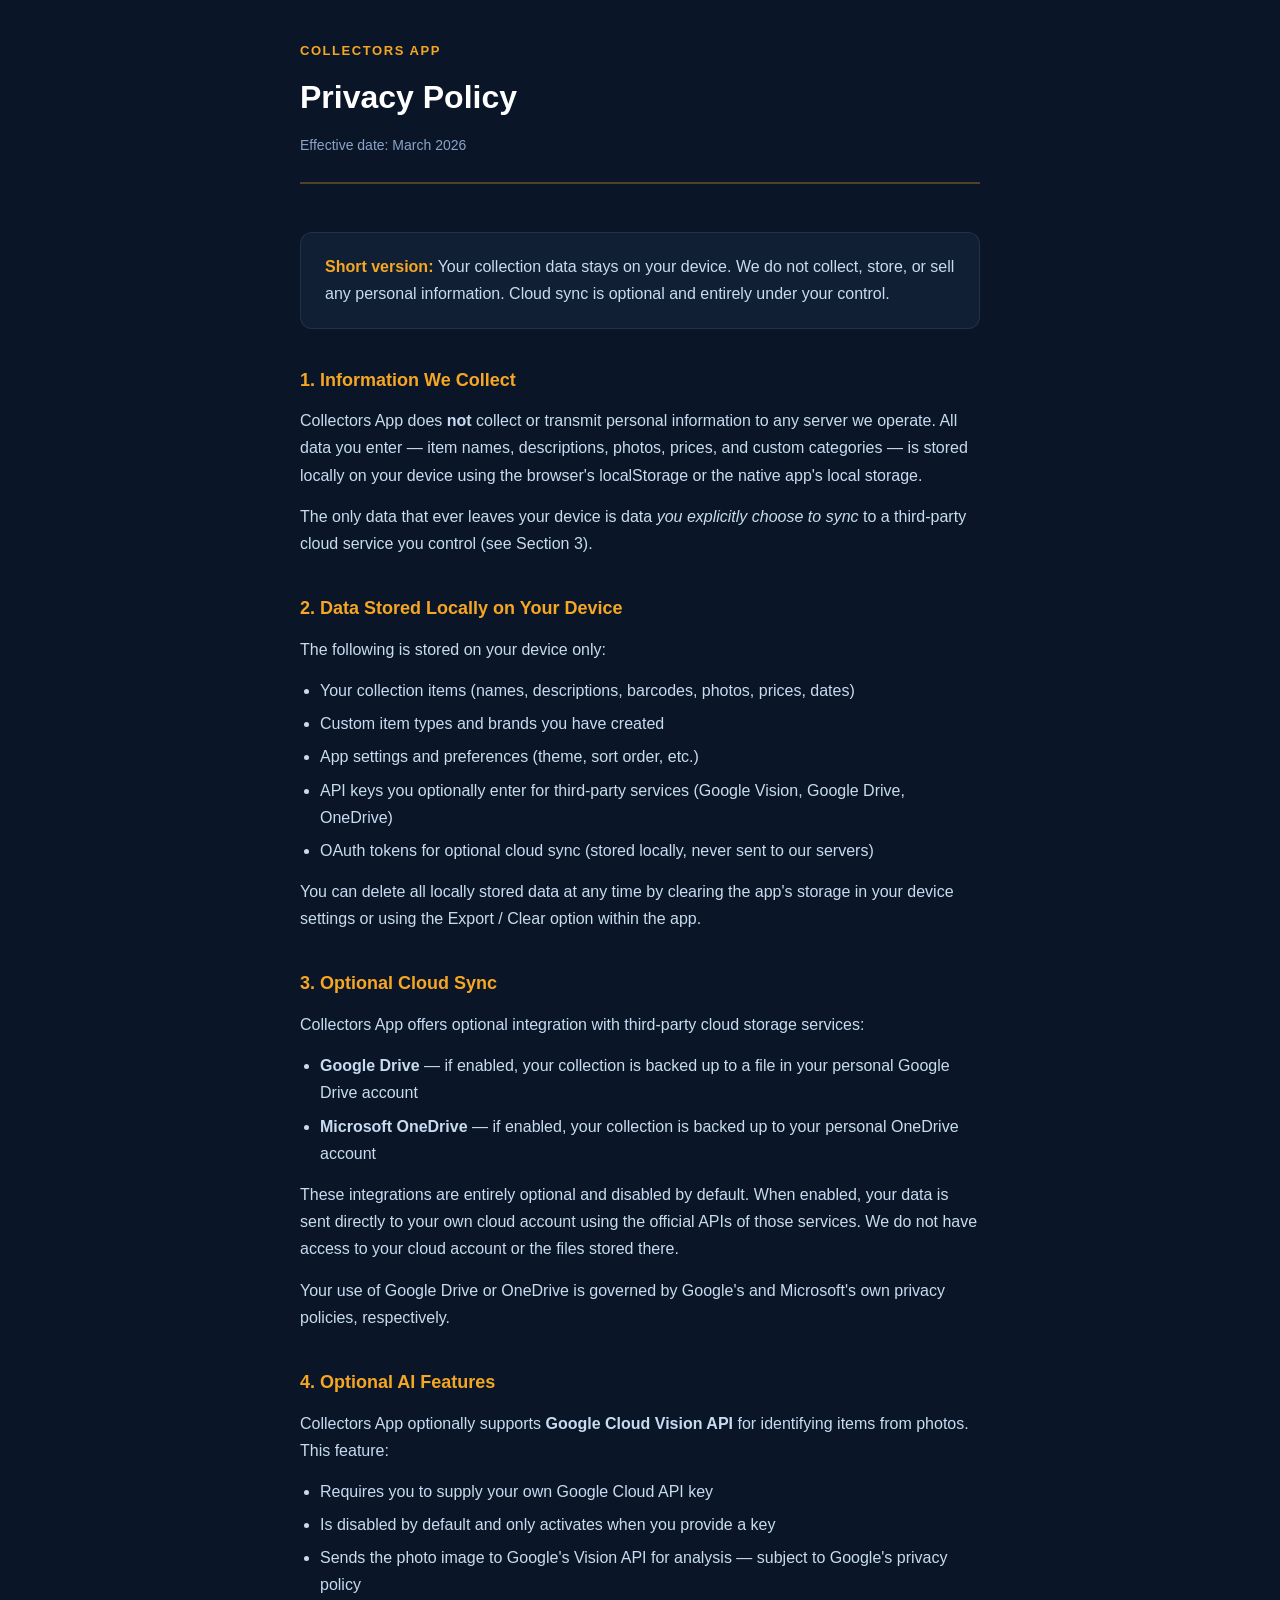
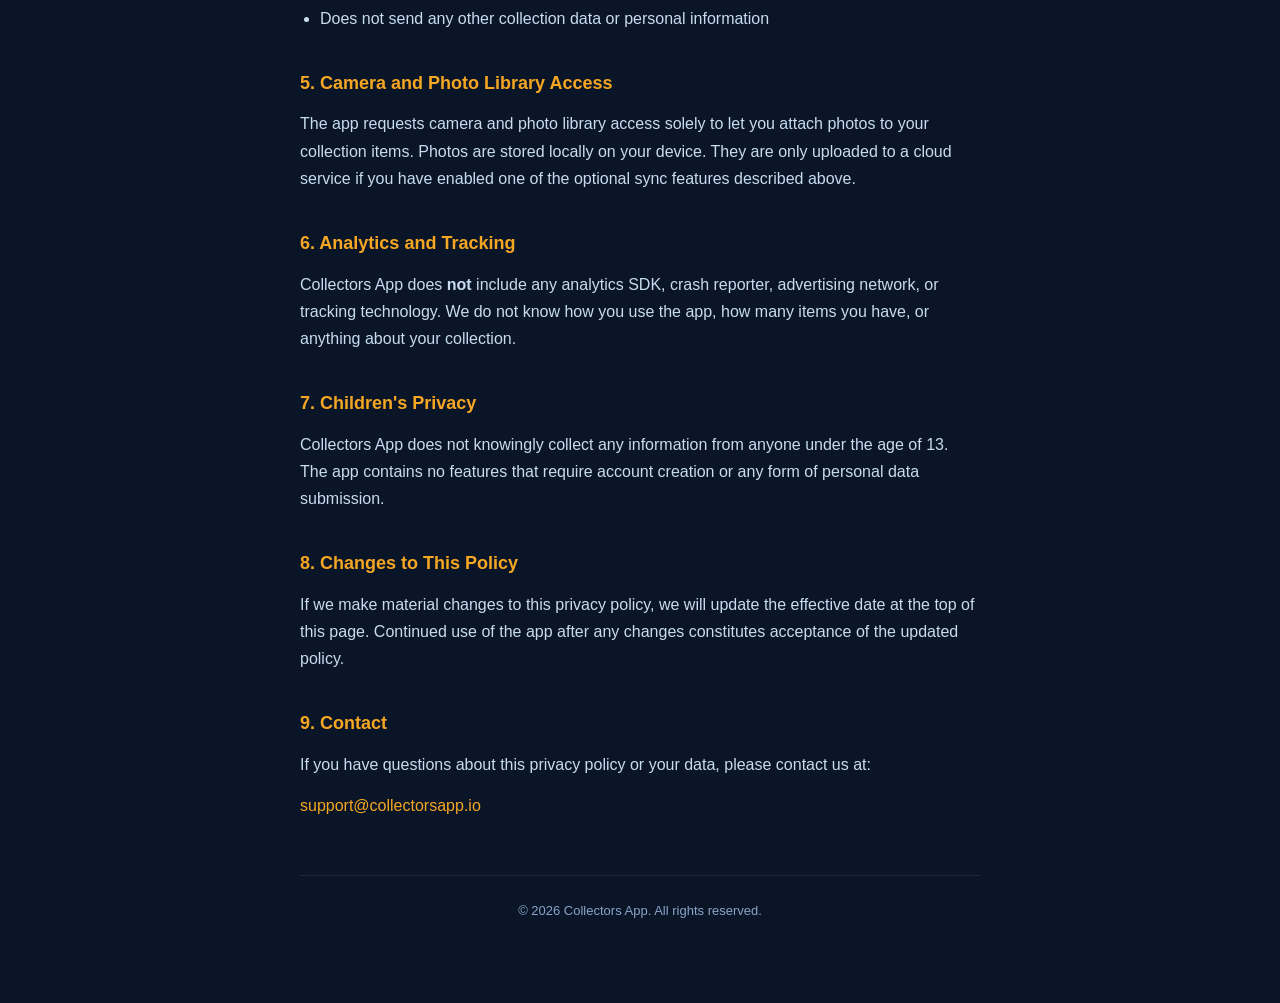
==== index.html @ fc7d4dc9 "Add privacy policy" ====
<!DOCTYPE html>
<html lang="en">
<head>
    <meta charset="UTF-8">
    <meta name="viewport" content="width=device-width, initial-scale=1.0">
    <title>Privacy Policy — Collectors App</title>
    <style>
        * { margin: 0; padding: 0; box-sizing: border-box; }

        body {
            font-family: -apple-system, BlinkMacSystemFont, 'Segoe UI', Roboto, sans-serif;
            background: #0A1628;
            color: #D4E4F7;
            line-height: 1.7;
            padding: 40px 20px 80px;
        }

        .container {
            max-width: 680px;
            margin: 0 auto;
        }

        header {
            margin-bottom: 48px;
            padding-bottom: 24px;
            border-bottom: 2px solid rgba(245,166,35,0.3);
        }

        .app-name {
            font-size: 13px;
            text-transform: uppercase;
            letter-spacing: 0.12em;
            color: #F5A623;
            font-weight: 600;
            margin-bottom: 8px;
        }

        h1 {
            font-size: 32px;
            font-weight: 700;
            color: #FFFFFF;
            margin-bottom: 10px;
        }

        .effective-date {
            font-size: 14px;
            color: #8BA3C7;
        }

        h2 {
            font-size: 18px;
            font-weight: 600;
            color: #F5A623;
            margin: 36px 0 12px;
        }

        p {
            margin-bottom: 14px;
            color: #C8DBF0;
        }

        ul {
            margin: 0 0 14px 20px;
            color: #C8DBF0;
        }

        ul li {
            margin-bottom: 6px;
        }

        .card {
            background: #111F35;
            border: 1px solid rgba(255,255,255,0.08);
            border-radius: 12px;
            padding: 20px 24px;
            margin: 24px 0;
        }

        .card p { margin-bottom: 0; }

        .highlight {
            color: #F5A623;
            font-weight: 600;
        }

        a {
            color: #F5A623;
            text-decoration: none;
        }

        a:hover { text-decoration: underline; }

        footer {
            margin-top: 56px;
            padding-top: 24px;
            border-top: 1px solid rgba(255,255,255,0.08);
            font-size: 13px;
            color: #8BA3C7;
            text-align: center;
        }
    </style>
</head>
<body>
<div class="container">

    <header>
        <div class="app-name">Collectors App</div>
        <h1>Privacy Policy</h1>
        <div class="effective-date">Effective date: March 2026</div>
    </header>

    <div class="card">
        <p><span class="highlight">Short version:</span> Your collection data stays on your device. We do not collect, store, or sell any personal information. Cloud sync is optional and entirely under your control.</p>
    </div>

    <h2>1. Information We Collect</h2>
    <p>Collectors App does <strong>not</strong> collect or transmit personal information to any server we operate. All data you enter — item names, descriptions, photos, prices, and custom categories — is stored locally on your device using the browser's localStorage or the native app's local storage.</p>
    <p>The only data that ever leaves your device is data <em>you explicitly choose to sync</em> to a third-party cloud service you control (see Section 3).</p>

    <h2>2. Data Stored Locally on Your Device</h2>
    <p>The following is stored on your device only:</p>
    <ul>
        <li>Your collection items (names, descriptions, barcodes, photos, prices, dates)</li>
        <li>Custom item types and brands you have created</li>
        <li>App settings and preferences (theme, sort order, etc.)</li>
        <li>API keys you optionally enter for third-party services (Google Vision, Google Drive, OneDrive)</li>
        <li>OAuth tokens for optional cloud sync (stored locally, never sent to our servers)</li>
    </ul>
    <p>You can delete all locally stored data at any time by clearing the app's storage in your device settings or using the Export / Clear option within the app.</p>

    <h2>3. Optional Cloud Sync</h2>
    <p>Collectors App offers optional integration with third-party cloud storage services:</p>
    <ul>
        <li><strong>Google Drive</strong> — if enabled, your collection is backed up to a file in your personal Google Drive account</li>
        <li><strong>Microsoft OneDrive</strong> — if enabled, your collection is backed up to your personal OneDrive account</li>
    </ul>
    <p>These integrations are entirely optional and disabled by default. When enabled, your data is sent directly to your own cloud account using the official APIs of those services. We do not have access to your cloud account or the files stored there.</p>
    <p>Your use of Google Drive or OneDrive is governed by Google's and Microsoft's own privacy policies, respectively.</p>

    <h2>4. Optional AI Features</h2>
    <p>Collectors App optionally supports <strong>Google Cloud Vision API</strong> for identifying items from photos. This feature:</p>
    <ul>
        <li>Requires you to supply your own Google Cloud API key</li>
        <li>Is disabled by default and only activates when you provide a key</li>
        <li>Sends the photo image to Google's Vision API for analysis — subject to Google's privacy policy</li>
        <li>Does not send any other collection data or personal information</li>
    </ul>

    <h2>5. Camera and Photo Library Access</h2>
    <p>The app requests camera and photo library access solely to let you attach photos to your collection items. Photos are stored locally on your device. They are only uploaded to a cloud service if you have enabled one of the optional sync features described above.</p>

    <h2>6. Analytics and Tracking</h2>
    <p>Collectors App does <strong>not</strong> include any analytics SDK, crash reporter, advertising network, or tracking technology. We do not know how you use the app, how many items you have, or anything about your collection.</p>

    <h2>7. Children's Privacy</h2>
    <p>Collectors App does not knowingly collect any information from anyone under the age of 13. The app contains no features that require account creation or any form of personal data submission.</p>

    <h2>8. Changes to This Policy</h2>
    <p>If we make material changes to this privacy policy, we will update the effective date at the top of this page. Continued use of the app after any changes constitutes acceptance of the updated policy.</p>

    <h2>9. Contact</h2>
    <p>If you have questions about this privacy policy or your data, please contact us at:</p>
    <p><a href="mailto:support@collectorsapp.io">support@collectorsapp.io</a></p>

    <footer>
        &copy; 2026 Collectors App. All rights reserved.
    </footer>

</div>
</body>
</html>
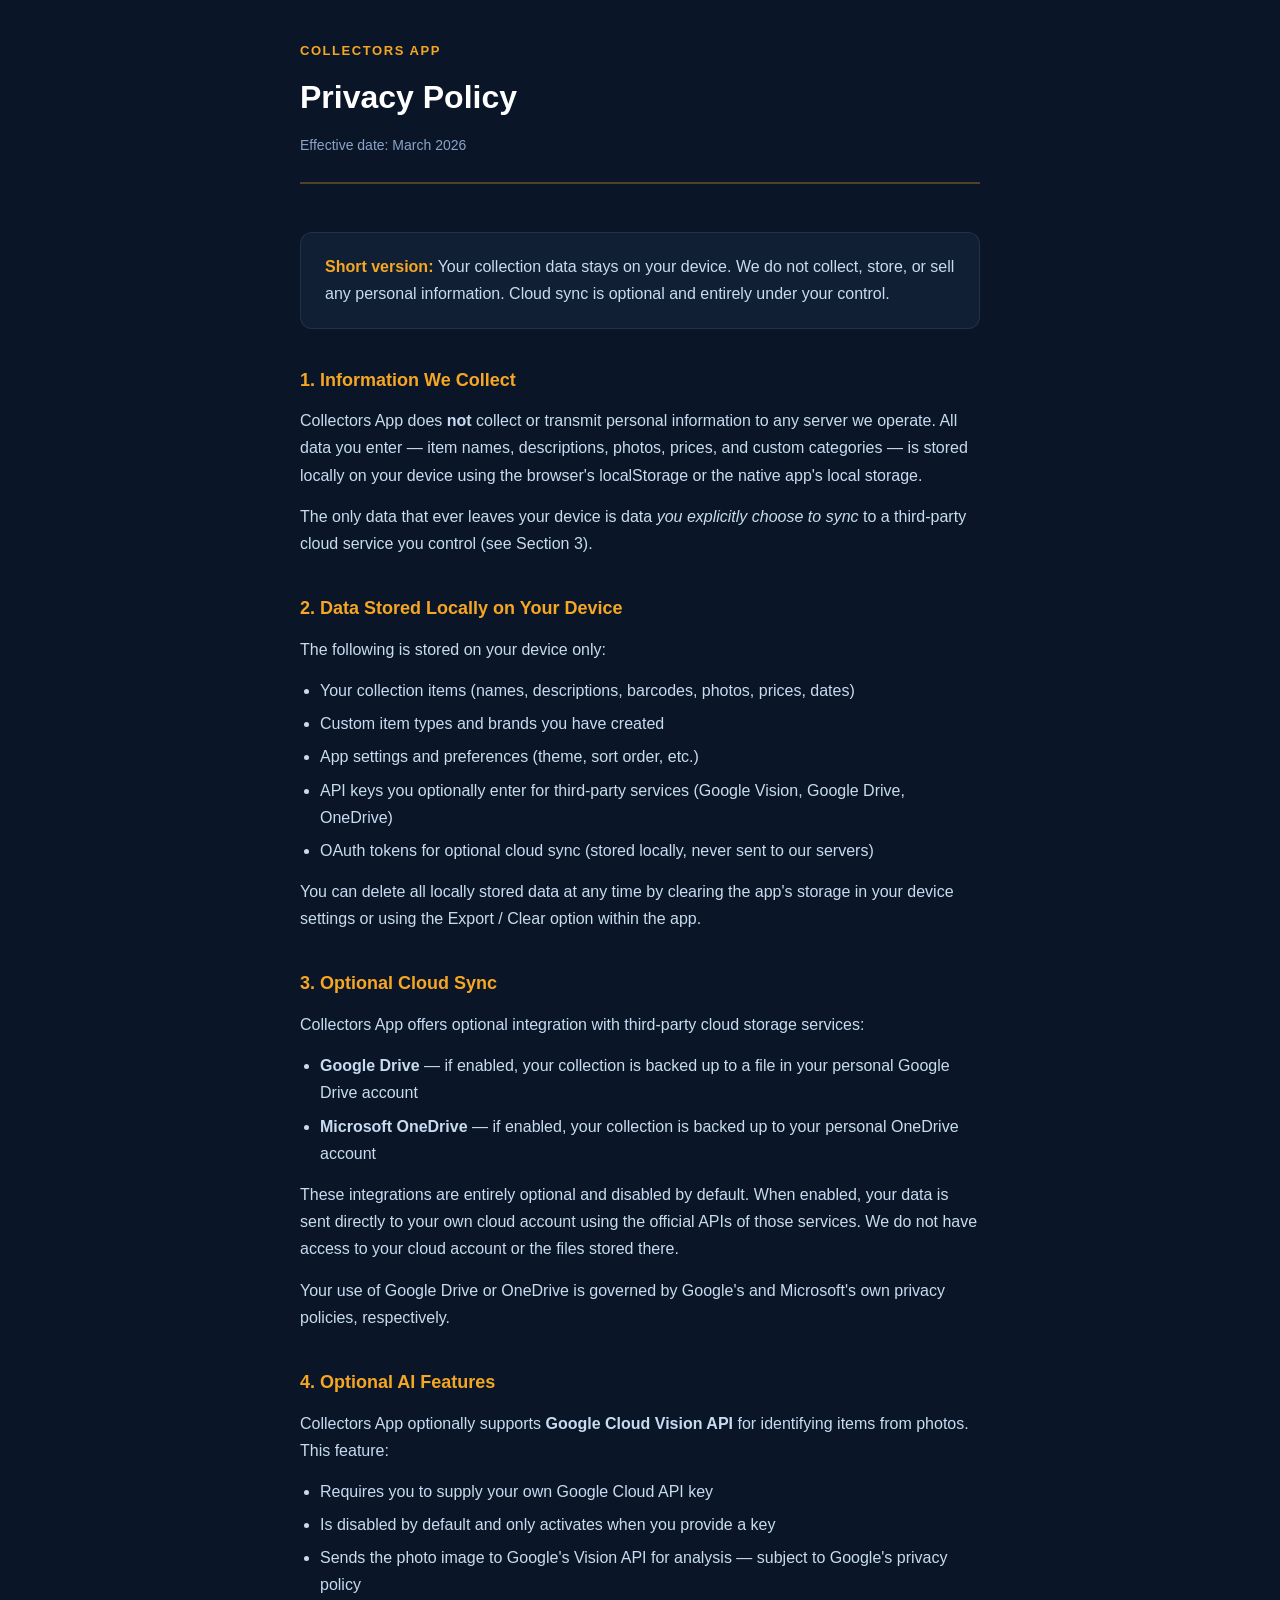
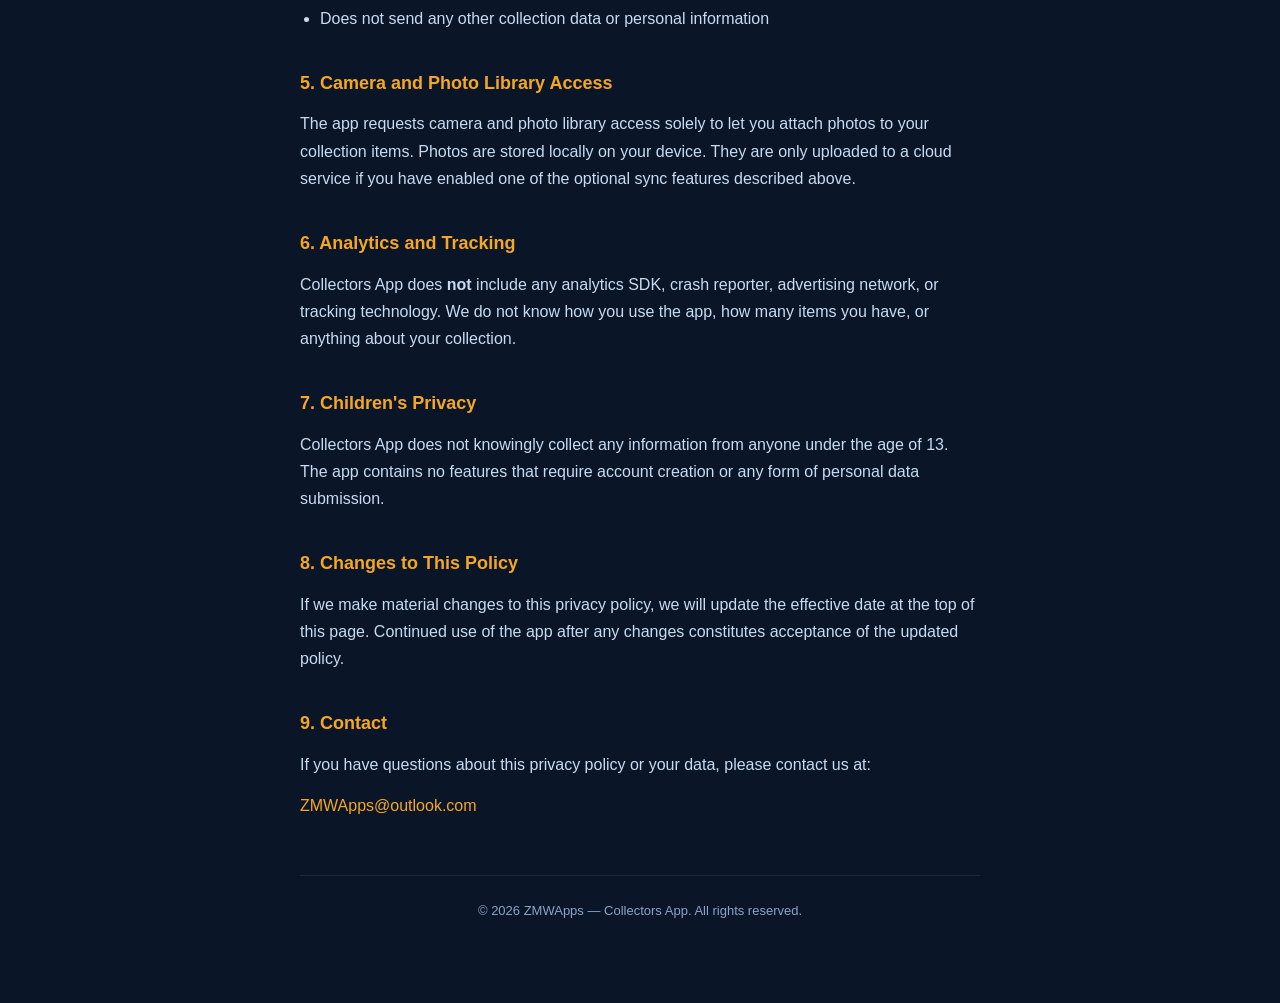
==== commit 68799b6b: "Update contact email to ZMWApps@outlook.com" ====
--- a/index.html
+++ b/index.html
@@ -160,10 +160,10 @@
 
     <h2>9. Contact</h2>
     <p>If you have questions about this privacy policy or your data, please contact us at:</p>
-    <p><a href="mailto:support@collectorsapp.io">support@collectorsapp.io</a></p>
+    <p><a href="mailto:ZMWApps@outlook.com">ZMWApps@outlook.com</a></p>
 
     <footer>
-        &copy; 2026 Collectors App. All rights reserved.
+        &copy; 2026 ZMWApps &mdash; Collectors App. All rights reserved.
     </footer>
 
 </div>
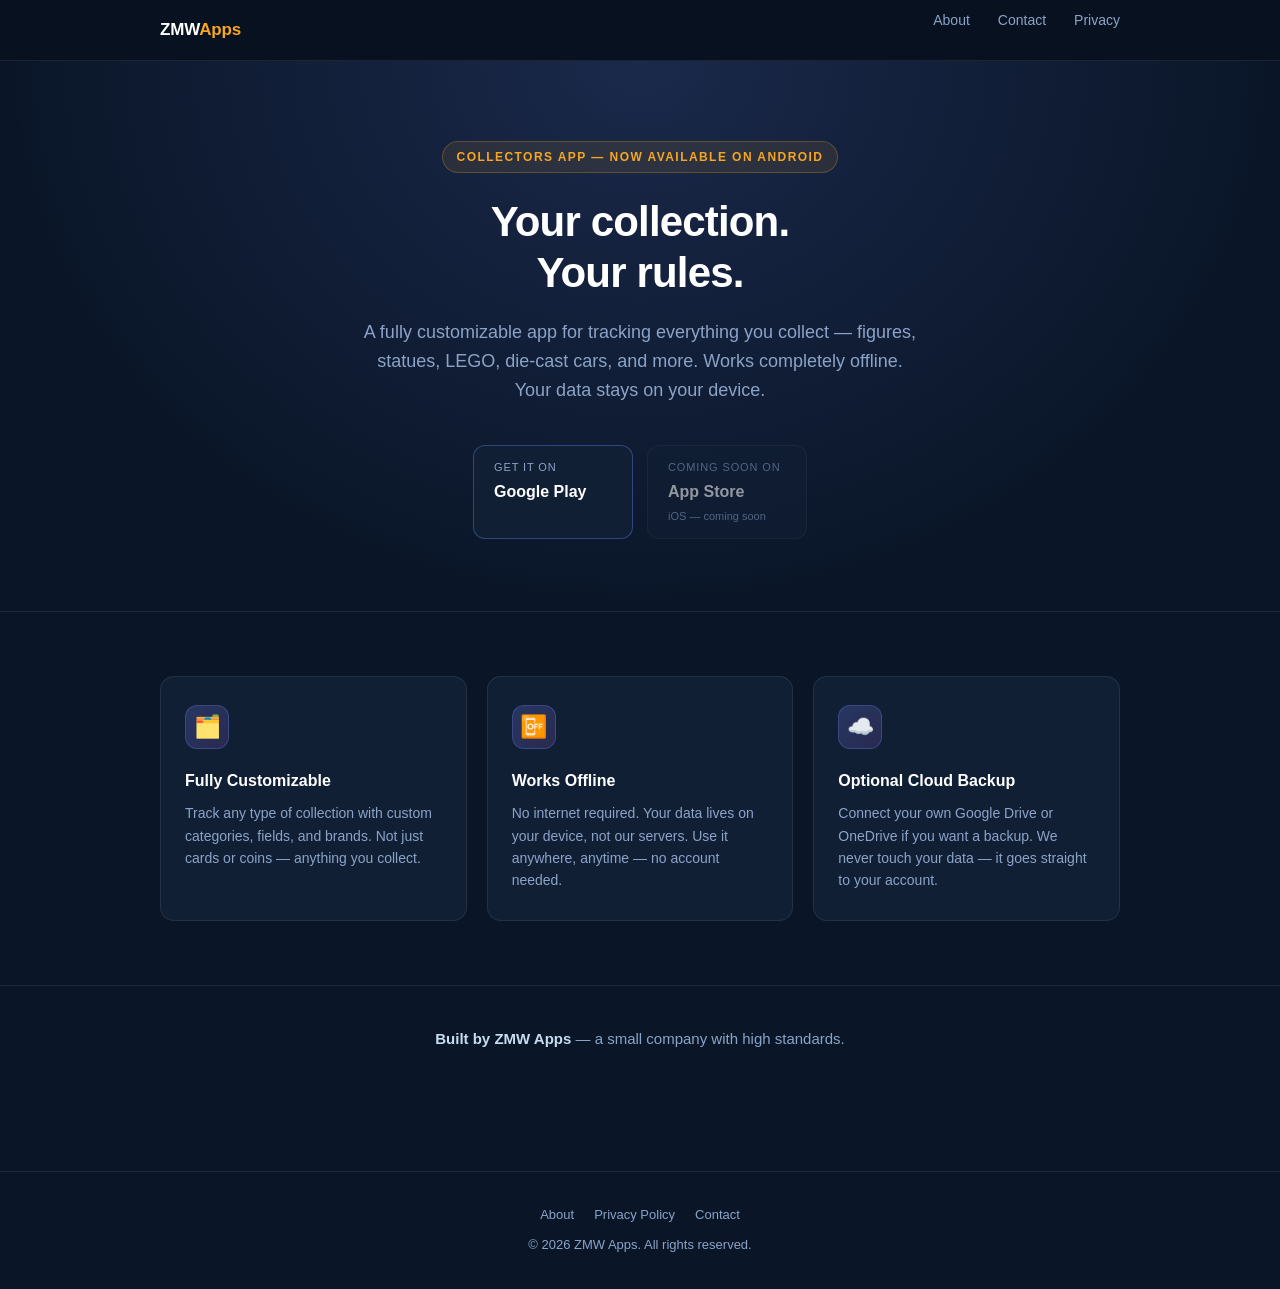
==== commit f6697800: "feat: replace index with homepage" ====
--- a/index.html
+++ b/index.html
@@ -3,169 +3,227 @@
 <head>
     <meta charset="UTF-8">
     <meta name="viewport" content="width=device-width, initial-scale=1.0">
-    <title>Privacy Policy — Collectors App</title>
+    <title>ZMW Apps — Clean tools for everyday people</title>
+    <meta name="description" content="ZMW Apps builds clean, practical tools. Collectors is our first app — a fully customizable collection tracker that works completely offline.">
+    <link rel="stylesheet" href="style.css">
     <style>
-        * { margin: 0; padding: 0; box-sizing: border-box; }
-
-        body {
-            font-family: -apple-system, BlinkMacSystemFont, 'Segoe UI', Roboto, sans-serif;
-            background: #0A1628;
-            color: #D4E4F7;
-            line-height: 1.7;
-            padding: 40px 20px 80px;
-        }
-
-        .container {
-            max-width: 680px;
-            margin: 0 auto;
-        }
-
-        header {
-            margin-bottom: 48px;
-            padding-bottom: 24px;
-            border-bottom: 2px solid rgba(245,166,35,0.3);
-        }
-
-        .app-name {
-            font-size: 13px;
+        /* ── Hero ── */
+        .hero {
+            padding: 80px 24px 72px;
+            text-align: center;
+            background: radial-gradient(ellipse at 50% 0%, rgba(102,126,234,0.18) 0%, transparent 70%);
+        }
+
+        .hero-eyebrow {
+            display: inline-block;
+            font-size: 12px;
+            font-weight: 700;
             text-transform: uppercase;
             letter-spacing: 0.12em;
-            color: #F5A623;
-            font-weight: 600;
+            color: var(--accent);
+            background: rgba(245,166,35,0.1);
+            border: 1px solid rgba(245,166,35,0.25);
+            border-radius: 20px;
+            padding: 5px 14px;
+            margin-bottom: 24px;
+        }
+
+        .hero h1 { margin-bottom: 20px; }
+
+        .hero-sub {
+            font-size: 18px;
+            color: var(--muted);
+            max-width: 560px;
+            margin: 0 auto 40px;
+            line-height: 1.6;
+        }
+
+        .hero-buttons {
+            display: flex;
+            gap: 14px;
+            justify-content: center;
+            flex-wrap: wrap;
+        }
+
+        .btn-store {
+            display: inline-flex;
+            flex-direction: column;
+            align-items: flex-start;
+            padding: 12px 20px;
+            border-radius: 12px;
+            text-decoration: none;
+            transition: opacity 0.15s, transform 0.1s;
+            min-width: 160px;
+        }
+
+        .btn-store:hover { opacity: 0.85; transform: translateY(-2px); text-decoration: none; }
+
+        .btn-store-play {
+            background: var(--bg-card);
+            border: 1.5px solid rgba(102,126,234,0.4);
+        }
+
+        .btn-store-apple {
+            background: var(--bg-card);
+            border: 1.5px solid var(--border);
+            opacity: 0.55;
+            cursor: default;
+        }
+
+        .btn-store-apple:hover { opacity: 0.55; transform: none; }
+
+        .btn-store-label {
+            font-size: 11px;
+            color: var(--muted);
+            text-transform: uppercase;
+            letter-spacing: 0.08em;
+            margin-bottom: 2px;
+        }
+
+        .btn-store-name {
+            font-size: 16px;
+            font-weight: 700;
+            color: var(--bright);
+        }
+
+        .btn-store-soon {
+            font-size: 11px;
+            color: var(--muted);
+            margin-top: 2px;
+        }
+
+        /* ── Features ── */
+        .features {
+            padding: 64px 24px;
+            border-top: 1px solid var(--border);
+        }
+
+        .features-grid {
+            max-width: 960px;
+            margin: 0 auto;
+            display: grid;
+            grid-template-columns: repeat(3, 1fr);
+            gap: 20px;
+        }
+
+        .feature-card {
+            background: var(--bg-card);
+            border: 1px solid var(--border);
+            border-radius: 14px;
+            padding: 28px 24px;
+        }
+
+        .feature-icon {
+            width: 44px;
+            height: 44px;
+            border-radius: 12px;
+            background: linear-gradient(135deg, rgba(102,126,234,0.25), rgba(118,75,162,0.25));
+            border: 1px solid rgba(102,126,234,0.3);
+            display: flex;
+            align-items: center;
+            justify-content: center;
+            font-size: 22px;
+            margin-bottom: 18px;
+        }
+
+        .feature-card h3 {
+            font-size: 16px;
+            font-weight: 700;
+            color: var(--bright);
             margin-bottom: 8px;
         }
 
-        h1 {
-            font-size: 32px;
-            font-weight: 700;
-            color: #FFFFFF;
-            margin-bottom: 10px;
-        }
-
-        .effective-date {
+        .feature-card p {
             font-size: 14px;
-            color: #8BA3C7;
-        }
-
-        h2 {
-            font-size: 18px;
-            font-weight: 600;
-            color: #F5A623;
-            margin: 36px 0 12px;
-        }
-
-        p {
-            margin-bottom: 14px;
-            color: #C8DBF0;
-        }
-
-        ul {
-            margin: 0 0 14px 20px;
-            color: #C8DBF0;
-        }
-
-        ul li {
-            margin-bottom: 6px;
-        }
-
-        .card {
-            background: #111F35;
-            border: 1px solid rgba(255,255,255,0.08);
-            border-radius: 12px;
-            padding: 20px 24px;
-            margin: 24px 0;
-        }
-
-        .card p { margin-bottom: 0; }
-
-        .highlight {
-            color: #F5A623;
-            font-weight: 600;
-        }
-
-        a {
-            color: #F5A623;
-            text-decoration: none;
-        }
-
-        a:hover { text-decoration: underline; }
-
-        footer {
-            margin-top: 56px;
-            padding-top: 24px;
-            border-top: 1px solid rgba(255,255,255,0.08);
-            font-size: 13px;
-            color: #8BA3C7;
+            color: var(--muted);
+            line-height: 1.6;
+        }
+
+        /* ── Tagline strip ── */
+        .tagline-strip {
+            border-top: 1px solid var(--border);
+            padding: 40px 24px;
             text-align: center;
+        }
+
+        .tagline-strip p {
+            font-size: 15px;
+            color: var(--muted);
+            margin: 0;
+        }
+
+        .tagline-strip strong { color: var(--text); }
+
+        @media (max-width: 680px) {
+            .features-grid { grid-template-columns: 1fr; }
+            .hero { padding: 60px 24px 56px; }
         }
     </style>
 </head>
 <body>
-<div class="container">
-
-    <header>
-        <div class="app-name">Collectors App</div>
-        <h1>Privacy Policy</h1>
-        <div class="effective-date">Effective date: March 2026</div>
-    </header>
-
-    <div class="card">
-        <p><span class="highlight">Short version:</span> Your collection data stays on your device. We do not collect, store, or sell any personal information. Cloud sync is optional and entirely under your control.</p>
-    </div>
-
-    <h2>1. Information We Collect</h2>
-    <p>Collectors App does <strong>not</strong> collect or transmit personal information to any server we operate. All data you enter — item names, descriptions, photos, prices, and custom categories — is stored locally on your device using the browser's localStorage or the native app's local storage.</p>
-    <p>The only data that ever leaves your device is data <em>you explicitly choose to sync</em> to a third-party cloud service you control (see Section 3).</p>
-
-    <h2>2. Data Stored Locally on Your Device</h2>
-    <p>The following is stored on your device only:</p>
-    <ul>
-        <li>Your collection items (names, descriptions, barcodes, photos, prices, dates)</li>
-        <li>Custom item types and brands you have created</li>
-        <li>App settings and preferences (theme, sort order, etc.)</li>
-        <li>API keys you optionally enter for third-party services (Google Vision, Google Drive, OneDrive)</li>
-        <li>OAuth tokens for optional cloud sync (stored locally, never sent to our servers)</li>
-    </ul>
-    <p>You can delete all locally stored data at any time by clearing the app's storage in your device settings or using the Export / Clear option within the app.</p>
-
-    <h2>3. Optional Cloud Sync</h2>
-    <p>Collectors App offers optional integration with third-party cloud storage services:</p>
-    <ul>
-        <li><strong>Google Drive</strong> — if enabled, your collection is backed up to a file in your personal Google Drive account</li>
-        <li><strong>Microsoft OneDrive</strong> — if enabled, your collection is backed up to your personal OneDrive account</li>
-    </ul>
-    <p>These integrations are entirely optional and disabled by default. When enabled, your data is sent directly to your own cloud account using the official APIs of those services. We do not have access to your cloud account or the files stored there.</p>
-    <p>Your use of Google Drive or OneDrive is governed by Google's and Microsoft's own privacy policies, respectively.</p>
-
-    <h2>4. Optional AI Features</h2>
-    <p>Collectors App optionally supports <strong>Google Cloud Vision API</strong> for identifying items from photos. This feature:</p>
-    <ul>
-        <li>Requires you to supply your own Google Cloud API key</li>
-        <li>Is disabled by default and only activates when you provide a key</li>
-        <li>Sends the photo image to Google's Vision API for analysis — subject to Google's privacy policy</li>
-        <li>Does not send any other collection data or personal information</li>
-    </ul>
-
-    <h2>5. Camera and Photo Library Access</h2>
-    <p>The app requests camera and photo library access solely to let you attach photos to your collection items. Photos are stored locally on your device. They are only uploaded to a cloud service if you have enabled one of the optional sync features described above.</p>
-
-    <h2>6. Analytics and Tracking</h2>
-    <p>Collectors App does <strong>not</strong> include any analytics SDK, crash reporter, advertising network, or tracking technology. We do not know how you use the app, how many items you have, or anything about your collection.</p>
-
-    <h2>7. Children's Privacy</h2>
-    <p>Collectors App does not knowingly collect any information from anyone under the age of 13. The app contains no features that require account creation or any form of personal data submission.</p>
-
-    <h2>8. Changes to This Policy</h2>
-    <p>If we make material changes to this privacy policy, we will update the effective date at the top of this page. Continued use of the app after any changes constitutes acceptance of the updated policy.</p>
-
-    <h2>9. Contact</h2>
-    <p>If you have questions about this privacy policy or your data, please contact us at:</p>
-    <p><a href="mailto:ZMWApps@outlook.com">ZMWApps@outlook.com</a></p>
-
-    <footer>
-        &copy; 2026 ZMWApps &mdash; Collectors App. All rights reserved.
-    </footer>
-
+
+<nav>
+    <div class="nav-inner">
+        <a class="nav-logo" href="index.html">ZMW<span>Apps</span></a>
+        <ul class="nav-links">
+            <li><a href="about.html">About</a></li>
+            <li><a href="contact.html">Contact</a></li>
+            <li><a href="privacy.html">Privacy</a></li>
+        </ul>
+    </div>
+</nav>
+
+<section class="hero">
+    <div class="hero-eyebrow">Collectors App — Now Available on Android</div>
+    <h1>Your collection.<br>Your rules.</h1>
+    <p class="hero-sub">A fully customizable app for tracking everything you collect — figures, statues, LEGO, die-cast cars, and more. Works completely offline. Your data stays on your device.</p>
+    <div class="hero-buttons">
+        <a href="https://play.google.com/store/apps/details?id=com.zmwapps.collectiontracker" class="btn-store btn-store-play">
+            <span class="btn-store-label">Get it on</span>
+            <span class="btn-store-name">Google Play</span>
+        </a>
+        <div class="btn-store btn-store-apple">
+            <span class="btn-store-label">Coming soon on</span>
+            <span class="btn-store-name">App Store</span>
+            <span class="btn-store-soon">iOS — coming soon</span>
+        </div>
+    </div>
+</section>
+
+<section class="features">
+    <div class="features-grid">
+        <div class="feature-card">
+            <div class="feature-icon">🗂️</div>
+            <h3>Fully Customizable</h3>
+            <p>Track any type of collection with custom categories, fields, and brands. Not just cards or coins — anything you collect.</p>
+        </div>
+        <div class="feature-card">
+            <div class="feature-icon">📴</div>
+            <h3>Works Offline</h3>
+            <p>No internet required. Your data lives on your device, not our servers. Use it anywhere, anytime — no account needed.</p>
+        </div>
+        <div class="feature-card">
+            <div class="feature-icon">☁️</div>
+            <h3>Optional Cloud Backup</h3>
+            <p>Connect your own Google Drive or OneDrive if you want a backup. We never touch your data — it goes straight to your account.</p>
+        </div>
+    </div>
+</section>
+
+<div class="tagline-strip">
+    <p><strong>Built by ZMW Apps</strong> — a small company with high standards.</p>
 </div>
+
+<footer>
+    <div class="footer-inner">
+        <div class="footer-links">
+            <a href="about.html">About</a>
+            <a href="privacy.html">Privacy Policy</a>
+            <a href="contact.html">Contact</a>
+        </div>
+        <div>&copy; 2026 ZMW Apps. All rights reserved.</div>
+    </div>
+</footer>
+
 </body>
 </html>
--- a/style.css
+++ b/style.css
@@ -0,0 +1,199 @@
+* { margin: 0; padding: 0; box-sizing: border-box; }
+
+:root {
+    --bg:        #0A1628;
+    --bg-card:   #111F35;
+    --bg-nav:    #081120;
+    --border:    rgba(255,255,255,0.08);
+    --text:      #C8DBF0;
+    --muted:     #8BA3C7;
+    --bright:    #FFFFFF;
+    --accent:    #F5A623;
+    --purple:    #667eea;
+    --purple2:   #764ba2;
+}
+
+body {
+    font-family: -apple-system, BlinkMacSystemFont, 'Segoe UI', Roboto, sans-serif;
+    background: var(--bg);
+    color: var(--text);
+    line-height: 1.7;
+    min-height: 100vh;
+}
+
+a { color: var(--accent); text-decoration: none; }
+a:hover { text-decoration: underline; }
+
+/* ── Nav ─────────────────────────────────────────────── */
+nav {
+    background: var(--bg-nav);
+    border-bottom: 1px solid var(--border);
+    padding: 0 24px;
+    position: sticky;
+    top: 0;
+    z-index: 100;
+}
+
+.nav-inner {
+    max-width: 960px;
+    margin: 0 auto;
+    display: flex;
+    align-items: center;
+    justify-content: space-between;
+    height: 60px;
+}
+
+.nav-logo {
+    font-size: 17px;
+    font-weight: 700;
+    color: var(--bright);
+    letter-spacing: -0.01em;
+    text-decoration: none;
+}
+
+.nav-logo span { color: var(--accent); }
+
+.nav-links {
+    display: flex;
+    gap: 28px;
+    list-style: none;
+}
+
+.nav-links a {
+    font-size: 14px;
+    color: var(--muted);
+    text-decoration: none;
+    transition: color 0.15s;
+}
+
+.nav-links a:hover,
+.nav-links a.active { color: var(--bright); }
+
+/* ── Containers ──────────────────────────────────────── */
+.container {
+    max-width: 960px;
+    margin: 0 auto;
+    padding: 0 24px;
+}
+
+.container-narrow {
+    max-width: 680px;
+    margin: 0 auto;
+    padding: 0 24px;
+}
+
+/* ── Footer ──────────────────────────────────────────── */
+footer {
+    border-top: 1px solid var(--border);
+    padding: 32px 24px;
+    text-align: center;
+    font-size: 13px;
+    color: var(--muted);
+    margin-top: 80px;
+}
+
+footer a { color: var(--muted); }
+footer a:hover { color: var(--accent); }
+
+.footer-inner {
+    max-width: 960px;
+    margin: 0 auto;
+    display: flex;
+    flex-direction: column;
+    gap: 8px;
+    align-items: center;
+}
+
+.footer-links {
+    display: flex;
+    gap: 20px;
+}
+
+/* ── Buttons ─────────────────────────────────────────── */
+.btn {
+    display: inline-flex;
+    align-items: center;
+    gap: 8px;
+    padding: 13px 24px;
+    border-radius: 10px;
+    font-size: 15px;
+    font-weight: 600;
+    text-decoration: none;
+    transition: opacity 0.15s, transform 0.1s;
+    cursor: pointer;
+    border: none;
+}
+
+.btn:hover { opacity: 0.88; transform: translateY(-1px); text-decoration: none; }
+
+.btn-primary {
+    background: linear-gradient(135deg, var(--purple), var(--purple2));
+    color: #fff;
+}
+
+.btn-outline {
+    background: transparent;
+    border: 1.5px solid var(--border);
+    color: var(--text);
+}
+
+.btn-disabled {
+    background: var(--bg-card);
+    border: 1.5px solid var(--border);
+    color: var(--muted);
+    cursor: default;
+}
+
+.btn-disabled:hover { opacity: 1; transform: none; }
+
+/* ── Cards ───────────────────────────────────────────── */
+.card {
+    background: var(--bg-card);
+    border: 1px solid var(--border);
+    border-radius: 14px;
+    padding: 28px;
+}
+
+/* ── Section heading ─────────────────────────────────── */
+.section-label {
+    font-size: 12px;
+    font-weight: 700;
+    text-transform: uppercase;
+    letter-spacing: 0.1em;
+    color: var(--accent);
+    margin-bottom: 8px;
+}
+
+h1 {
+    font-size: clamp(28px, 5vw, 42px);
+    font-weight: 800;
+    color: var(--bright);
+    line-height: 1.2;
+    letter-spacing: -0.02em;
+}
+
+h2 {
+    font-size: 22px;
+    font-weight: 700;
+    color: var(--bright);
+    margin: 40px 0 12px;
+}
+
+h3 {
+    font-size: 17px;
+    font-weight: 700;
+    color: var(--bright);
+    margin-bottom: 8px;
+}
+
+p { margin-bottom: 14px; }
+p:last-child { margin-bottom: 0; }
+
+ul { margin: 0 0 14px 20px; }
+ul li { margin-bottom: 6px; }
+
+/* ── Responsive ──────────────────────────────────────── */
+@media (max-width: 600px) {
+    .nav-links { gap: 16px; }
+    .nav-links a { font-size: 13px; }
+}
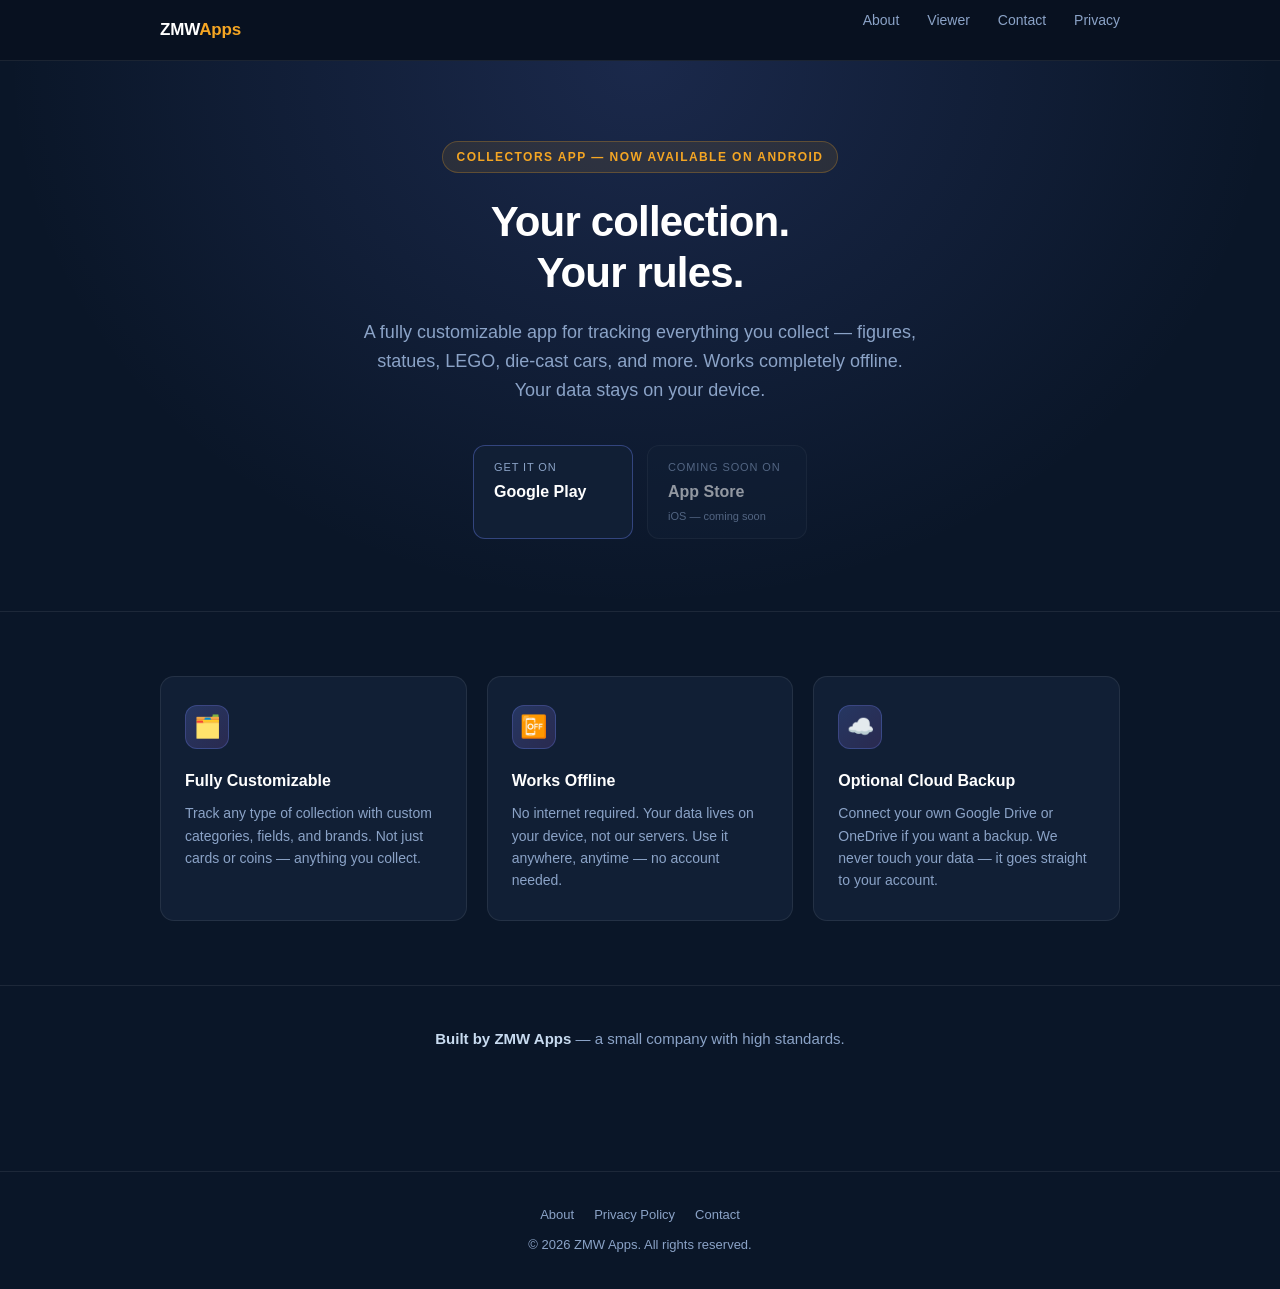
==== commit d56e96d2: "feat: add Collection Viewer — read-only JSON browser at zmwapps.com/viewer Single-page viewer for Co" ====
--- a/index.html
+++ b/index.html
@@ -167,6 +167,7 @@
         <a class="nav-logo" href="index.html">ZMW<span>Apps</span></a>
         <ul class="nav-links">
             <li><a href="about.html">About</a></li>
+            <li><a href="viewer.html">Viewer</a></li>
             <li><a href="contact.html">Contact</a></li>
             <li><a href="privacy.html">Privacy</a></li>
         </ul>
